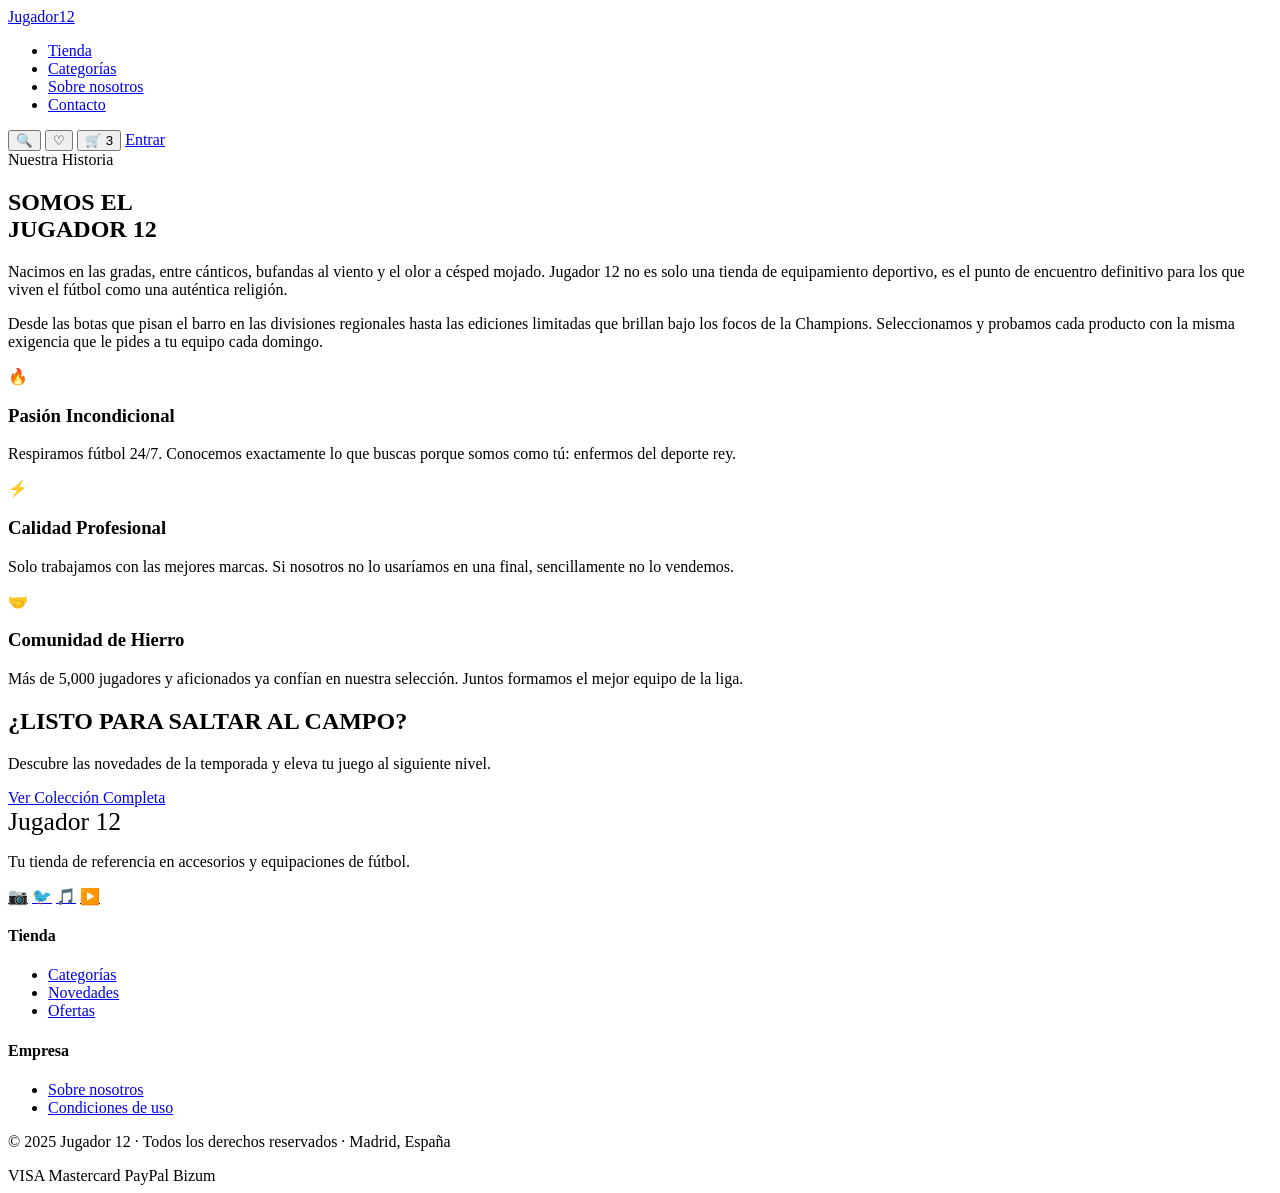
==== tienda-jddl-aph-web/src/main/resources/static/sobre-nosotros.html @ 8b322c61 "Paginas creadas, y contenido modificado" ====
<!DOCTYPE html>
<html lang="es">
<head>
    <meta charset="UTF-8"/>
    <meta name="viewport" content="width=device-width, initial-scale=1.0"/>
    <title>Sobre Nosotros — Jugador 12</title>
    <link rel="stylesheet" href="/css/style.css">
</head>

<body>

<nav class="navbar">
    <a href="/" class="nav-logo">Jugador<span>12</span></a>

    <ul class="nav-links">
        <li><a href="/">Tienda</a></li>
        <li><a href="/categorias">Categorías</a></li>
        <li><a href="/sobre-nosotros" class="active">Sobre nosotros</a></li>
        <li><a href="/contacto">Contacto</a></li>
    </ul>

    <div class="nav-actions">
        <button class="nav-icon" title="Buscar">🔍</button>
        <button class="nav-icon" title="Favoritos">♡</button>
        <button class="nav-icon" title="Carrito" style="position:relative">
            🛒 <span class="badge">3</span>
        </button>
        <a href="#" class="btn-nav">Entrar</a>
    </div>
</nav>

<section class="about-section">
    <div class="about-header">
        <div class="about-eyebrow">
            <div class="hero-eyebrow-line"></div>
            <span class="label">Nuestra Historia</span>
            <div class="hero-eyebrow-line"></div>
        </div>
        <h1 class="hero-title">
            SOMOS EL<br>
            <span class="green">JUGADOR 12</span>
        </h1>
        <p class="about-text">
            Nacimos en las gradas, entre cánticos, bufandas al viento y el olor a césped mojado. Jugador 12 no es solo una tienda de equipamiento deportivo, es el punto de encuentro definitivo para los que viven el fútbol como una auténtica religión.
        </p>
        <p class="about-text">
            Desde las botas que pisan el barro en las divisiones regionales hasta las ediciones limitadas que brillan bajo los focos de la Champions. Seleccionamos y probamos cada producto con la misma exigencia que le pides a tu equipo cada domingo.
        </p>
    </div>

    <div class="about-grid">
        <div class="about-card">
            <span class="about-card-icon">🔥</span>
            <h3 class="about-card-title">Pasión Incondicional</h3>
            <p class="about-card-desc">Respiramos fútbol 24/7. Conocemos exactamente lo que buscas porque somos como tú: enfermos del deporte rey.</p>
        </div>
        <div class="about-card">
            <span class="about-card-icon">⚡</span>
            <h3 class="about-card-title">Calidad Profesional</h3>
            <p class="about-card-desc">Solo trabajamos con las mejores marcas. Si nosotros no lo usaríamos en una final, sencillamente no lo vendemos.</p>
        </div>
        <div class="about-card">
            <span class="about-card-icon">🤝</span>
            <h3 class="about-card-title">Comunidad de Hierro</h3>
            <p class="about-card-desc">Más de 5,000 jugadores y aficionados ya confían en nuestra selección. Juntos formamos el mejor equipo de la liga.</p>
        </div>
    </div>
</section>

<div class="about-banner">
    <h2>¿LISTO PARA SALTAR AL CAMPO?</h2>
    <p>Descubre las novedades de la temporada y eleva tu juego al siguiente nivel.</p>
    <a href="/categorias" class="btn-dark">Ver Colección Completa</a>
</div>

<footer id="footer">
    <div class="footer-top">
        <div class="footer-brand">
            <div class="nav-logo" style="font-size:1.6rem">Jugador 12</div>
            <p>Tu tienda de referencia en accesorios y equipaciones de fútbol.</p>
            <div class="footer-social">
                <a href="#" class="social-btn" title="Instagram">📷</a>
                <a href="#" class="social-btn" title="Twitter / X">🐦</a>
                <a href="#" class="social-btn" title="TikTok">🎵</a>
                <a href="#" class="social-btn" title="YouTube">▶️</a>
            </div>
        </div>
        <div class="footer-col">
            <h4>Tienda</h4>
            <ul>
                <li><a href="/categorias">Categorías</a></li>
                <li><a href="/novedades">Novedades</a></li>
                <li><a href="/ofertas">Ofertas</a></li>
            </ul>
        </div>
        <div class="footer-col">
            <h4>Empresa</h4>
            <ul>
                <li><a href="/sobre-nosotros">Sobre nosotros</a></li>
                <li><a href="/condiciones">Condiciones de uso</a></li>
            </ul>
        </div>
    </div>
    <div class="footer-bottom">
        <p class="footer-copy">© 2025 Jugador 12 · Todos los derechos reservados · Madrid, España</p>
        <div class="footer-payments">
            <span class="payment-badge">VISA</span>
            <span class="payment-badge">Mastercard</span>
            <span class="payment-badge">PayPal</span>
            <span class="payment-badge">Bizum</span>
        </div>
    </div>
</footer>

</body>
</html>
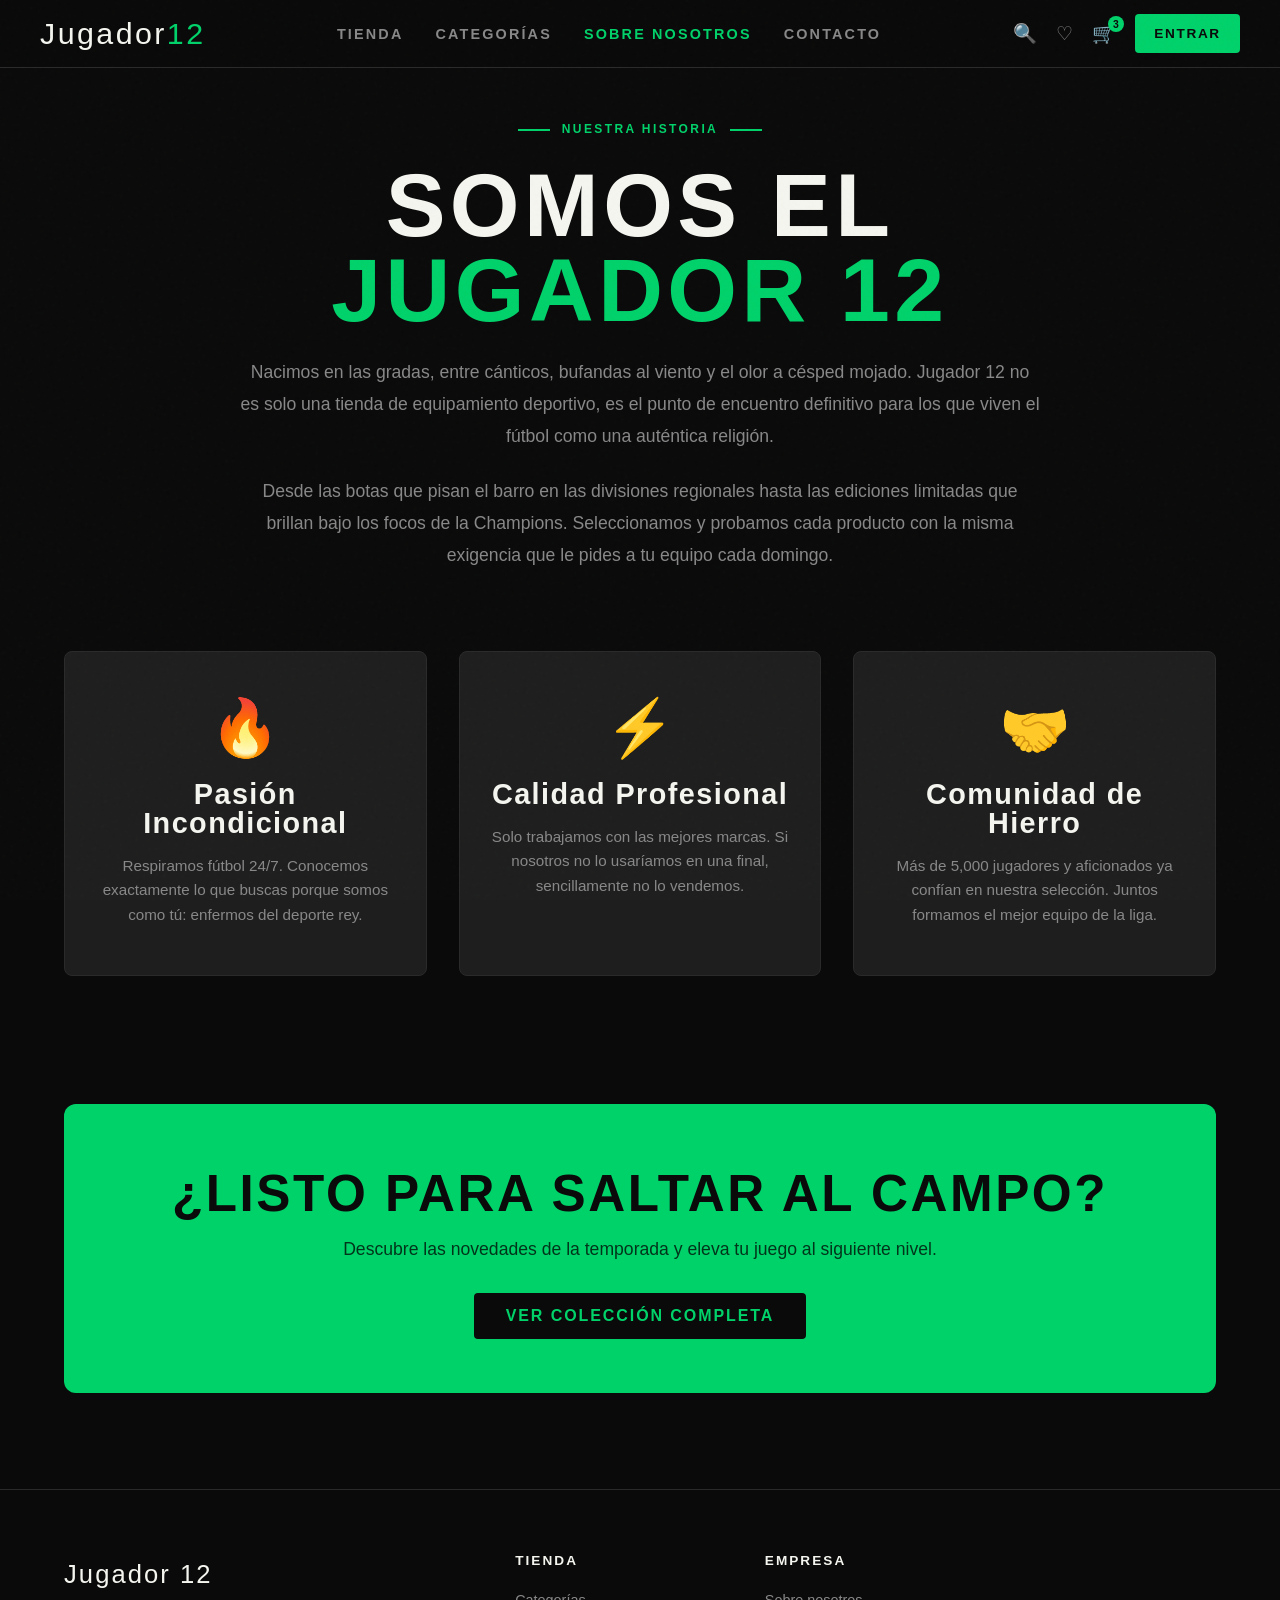
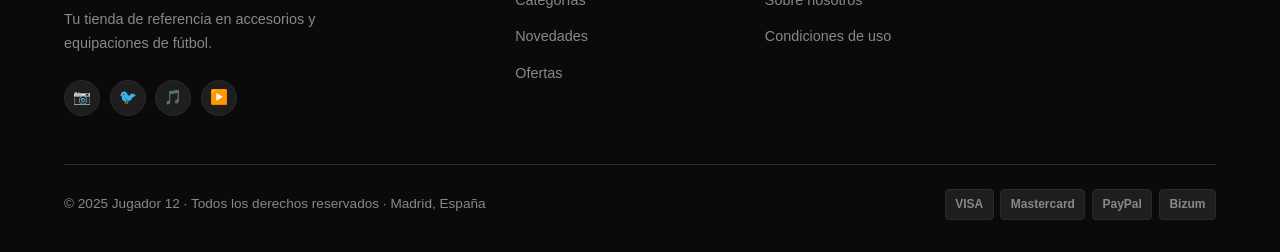
==== commit ea4df1a9: "Detalles categoria actualizado, imagenes funcionales, correccion urls" ====
--- a/tienda-jddl-aph-web/src/main/resources/static/sobre-nosotros.html
+++ b/tienda-jddl-aph-web/src/main/resources/static/sobre-nosotros.html
@@ -3,8 +3,8 @@
 <head>
     <meta charset="UTF-8"/>
     <meta name="viewport" content="width=device-width, initial-scale=1.0"/>
-    <title>Sobre Nosotros — Jugador 12</title>
-    <link rel="stylesheet" href="/css/style.css">
+    <title>Sobre nosotros — Jugador 12</title>
+    <link rel="stylesheet" href="css/style.css">
 </head>
 
 <body>
@@ -15,8 +15,8 @@
     <ul class="nav-links">
         <li><a href="/">Tienda</a></li>
         <li><a href="/categorias">Categorías</a></li>
-        <li><a href="/sobre-nosotros" class="active">Sobre nosotros</a></li>
-        <li><a href="/contacto">Contacto</a></li>
+        <li><a href="/sobre-nosotros.html" class="active">Sobre nosotros</a></li>
+        <li><a href="/terms">Contacto</a></li>
     </ul>
 
     <div class="nav-actions">
@@ -36,15 +36,22 @@
             <span class="label">Nuestra Historia</span>
             <div class="hero-eyebrow-line"></div>
         </div>
+
         <h1 class="hero-title">
             SOMOS EL<br>
             <span class="green">JUGADOR 12</span>
         </h1>
+
         <p class="about-text">
-            Nacimos en las gradas, entre cánticos, bufandas al viento y el olor a césped mojado. Jugador 12 no es solo una tienda de equipamiento deportivo, es el punto de encuentro definitivo para los que viven el fútbol como una auténtica religión.
+            Nacimos en las gradas, entre cánticos, bufandas al viento y el olor a césped mojado.
+            Jugador 12 no es solo una tienda de equipamiento deportivo, es el punto de encuentro
+            definitivo para los que viven el fútbol como una auténtica religión.
         </p>
+
         <p class="about-text">
-            Desde las botas que pisan el barro en las divisiones regionales hasta las ediciones limitadas que brillan bajo los focos de la Champions. Seleccionamos y probamos cada producto con la misma exigencia que le pides a tu equipo cada domingo.
+            Desde las botas que pisan el barro en las divisiones regionales hasta las ediciones
+            limitadas que brillan bajo los focos de la Champions. Seleccionamos y probamos cada
+            producto con la misma exigencia que le pides a tu equipo cada domingo.
         </p>
     </div>
 
@@ -52,17 +59,28 @@
         <div class="about-card">
             <span class="about-card-icon">🔥</span>
             <h3 class="about-card-title">Pasión Incondicional</h3>
-            <p class="about-card-desc">Respiramos fútbol 24/7. Conocemos exactamente lo que buscas porque somos como tú: enfermos del deporte rey.</p>
+            <p class="about-card-desc">
+                Respiramos fútbol 24/7. Conocemos exactamente lo que buscas porque somos como tú:
+                enfermos del deporte rey.
+            </p>
         </div>
+
         <div class="about-card">
             <span class="about-card-icon">⚡</span>
             <h3 class="about-card-title">Calidad Profesional</h3>
-            <p class="about-card-desc">Solo trabajamos con las mejores marcas. Si nosotros no lo usaríamos en una final, sencillamente no lo vendemos.</p>
+            <p class="about-card-desc">
+                Solo trabajamos con las mejores marcas. Si nosotros no lo usaríamos en una final,
+                sencillamente no lo vendemos.
+            </p>
         </div>
+
         <div class="about-card">
             <span class="about-card-icon">🤝</span>
             <h3 class="about-card-title">Comunidad de Hierro</h3>
-            <p class="about-card-desc">Más de 5,000 jugadores y aficionados ya confían en nuestra selección. Juntos formamos el mejor equipo de la liga.</p>
+            <p class="about-card-desc">
+                Más de 5,000 jugadores y aficionados ya confían en nuestra selección.
+                Juntos formamos el mejor equipo de la liga.
+            </p>
         </div>
     </div>
 </section>
@@ -85,22 +103,25 @@
                 <a href="#" class="social-btn" title="YouTube">▶️</a>
             </div>
         </div>
+
         <div class="footer-col">
             <h4>Tienda</h4>
             <ul>
                 <li><a href="/categorias">Categorías</a></li>
-                <li><a href="/novedades">Novedades</a></li>
-                <li><a href="/ofertas">Ofertas</a></li>
+                <li><a href="/categorias">Novedades</a></li>
+                <li><a href="/categorias">Ofertas</a></li>
             </ul>
         </div>
+
         <div class="footer-col">
             <h4>Empresa</h4>
             <ul>
-                <li><a href="/sobre-nosotros">Sobre nosotros</a></li>
+                <li><a href="/sobre-nosotros.html">Sobre nosotros</a></li>
                 <li><a href="/condiciones">Condiciones de uso</a></li>
             </ul>
         </div>
     </div>
+
     <div class="footer-bottom">
         <p class="footer-copy">© 2025 Jugador 12 · Todos los derechos reservados · Madrid, España</p>
         <div class="footer-payments">
--- a/tienda-jddl-aph-web/src/main/resources/static/css/style.css
+++ b/tienda-jddl-aph-web/src/main/resources/static/css/style.css
@@ -0,0 +1,1110 @@
+/* ============================================
+   Jugador 12 — Football Store Stylesheet
+   Aesthetic: Bold editorial + raw energy
+   ============================================ */
+
+@import url('https://fonts.googleapis.com/css2?family=Bebas+Neue&family=Barlow+Condensed:wght@400;600;700&family=Barlow:wght@400;500&display=swap');
+
+/* ─── Variables ─────────────────────────────── */
+:root {
+    --verde:    #00D26A;
+    --negro:    #0A0A0A;
+    --blanco:   #F5F5F0;
+    --gris-osc: #141414;
+    --gris-med: #1E1E1E;
+    --gris-bor: #2A2A2A;
+    --acento:   #FF3A3A;
+    --texto-sec:#888;
+    --radio:    4px;
+    --trans:    .3s ease;
+}
+
+/* ─── Reset & Base ───────────────────────────── */
+*, *::before, *::after { box-sizing: border-box; margin: 0; padding: 0; }
+
+html { scroll-behavior: smooth; }
+
+body {
+    background: var(--negro);
+    color: var(--blanco);
+    font-family: 'Barlow', sans-serif;
+    font-size: 16px;
+    line-height: 1.6;
+    overflow-x: hidden;
+    cursor: default;
+}
+
+a { text-decoration: none; color: inherit; }
+img { display: block; max-width: 100%; }
+ul { list-style: none; }
+button { cursor: pointer; font-family: inherit; border: none; }
+
+/* ─── Typography ─────────────────────────────── */
+h1, h2, h3, h4 {
+    font-family: 'Bebas Neue', sans-serif;
+    letter-spacing: .05em;
+    line-height: 1;
+}
+
+.label {
+    font-family: 'Barlow Condensed', sans-serif;
+    font-weight: 600;
+    font-size: .75rem;
+    letter-spacing: .2em;
+    text-transform: uppercase;
+    color: var(--verde);
+}
+
+/* ─── Scrollbar ──────────────────────────────── */
+::-webkit-scrollbar { width: 4px; }
+::-webkit-scrollbar-track { background: var(--negro); }
+::-webkit-scrollbar-thumb { background: var(--verde); border-radius: 2px; }
+
+/* ─── Noise Overlay ──────────────────────────── */
+body::before {
+    content: '';
+    position: fixed;
+    inset: 0;
+    background-image: url("data:image/svg+xml,%3Csvg viewBox='0 0 256 256' xmlns='http://www.w3.org/2000/svg'%3E%3Cfilter id='noise'%3E%3CfeTurbulence type='fractalNoise' baseFrequency='.9' numOctaves='4' stitchTiles='stitch'/%3E%3C/filter%3E%3Crect width='100%25' height='100%25' filter='url(%23noise)' opacity='.04'/%3E%3C/svg%3E");
+    pointer-events: none;
+    z-index: 9999;
+    opacity: .5;
+}
+
+/* ─── Navbar ─────────────────────────────────── */
+.navbar {
+    position: fixed;
+    top: 0; left: 0; right: 0;
+    z-index: 100;
+    display: flex;
+    align-items: center;
+    justify-content: space-between;
+    padding: 0 2.5rem;
+    height: 68px;
+    border-bottom: 1px solid var(--gris-bor);
+    background: rgba(10,10,10,.92);
+    backdrop-filter: blur(12px);
+}
+
+.nav-logo {
+    font-family: 'Bebas Neue', sans-serif;
+    font-size: 1.9rem;
+    letter-spacing: .08em;
+    color: var(--blanco);
+}
+
+.nav-logo span { color: var(--verde); }
+
+.nav-links {
+    display: flex;
+    gap: 2rem;
+}
+
+.nav-links a {
+    font-family: 'Barlow Condensed', sans-serif;
+    font-weight: 600;
+    font-size: .9rem;
+    letter-spacing: .15em;
+    text-transform: uppercase;
+    color: var(--texto-sec);
+    transition: color var(--trans);
+}
+
+.nav-links a:hover { color: var(--blanco); }
+.nav-links a.active { color: var(--verde); }
+
+.nav-actions {
+    display: flex;
+    align-items: center;
+    gap: 1.2rem;
+}
+
+.nav-icon {
+    background: none;
+    color: var(--texto-sec);
+    font-size: 1.2rem;
+    transition: color var(--trans);
+    position: relative;
+}
+
+.nav-icon:hover { color: var(--blanco); }
+
+.badge {
+    position: absolute;
+    top: -6px; right: -8px;
+    background: var(--verde);
+    color: var(--negro);
+    font-size: .65rem;
+    font-weight: 700;
+    width: 16px; height: 16px;
+    border-radius: 50%;
+    display: flex; align-items: center; justify-content: center;
+}
+
+.btn-nav {
+    background: var(--verde);
+    color: var(--negro);
+    font-family: 'Barlow Condensed', sans-serif;
+    font-weight: 700;
+    font-size: .85rem;
+    letter-spacing: .12em;
+    text-transform: uppercase;
+    padding: .55rem 1.2rem;
+    border-radius: var(--radio);
+    transition: background var(--trans), transform var(--trans);
+}
+
+.btn-nav:hover { background: #00ff84; transform: translateY(-1px); }
+
+/* ─── Hero ───────────────────────────────────── */
+.hero {
+    min-height: 100vh;
+    display: grid;
+    grid-template-columns: 1fr 1fr;
+    padding-top: 68px;
+    position: relative;
+    overflow: hidden;
+}
+
+.hero-bg-lines {
+    position: absolute;
+    inset: 0;
+    background-image:
+            repeating-linear-gradient(90deg, transparent, transparent 79px, var(--gris-bor) 79px, var(--gris-bor) 80px);
+    opacity: .25;
+}
+
+.hero-left {
+    display: flex;
+    flex-direction: column;
+    justify-content: center;
+    padding: 5rem 3rem 5rem 4rem;
+    position: relative;
+    z-index: 1;
+}
+
+.hero-eyebrow {
+    display: flex;
+    align-items: center;
+    gap: .75rem;
+    margin-bottom: 1.5rem;
+}
+
+.hero-eyebrow-line {
+    width: 32px;
+    height: 2px;
+    background: var(--verde);
+}
+
+.hero-title {
+    font-size: clamp(4rem, 7vw, 8rem);
+    color: var(--blanco);
+    line-height: .95;
+    margin-bottom: 1.5rem;
+}
+
+.hero-title .outline {
+    -webkit-text-stroke: 1px var(--blanco);
+    color: transparent;
+}
+
+.hero-title .green { color: var(--verde); }
+
+.hero-desc {
+    max-width: 420px;
+    color: var(--texto-sec);
+    font-size: 1rem;
+    margin-bottom: 2.5rem;
+    line-height: 1.7;
+}
+
+.hero-ctas {
+    display: flex;
+    gap: 1rem;
+    flex-wrap: wrap;
+}
+
+.btn-primary {
+    background: var(--verde);
+    color: var(--negro);
+    font-family: 'Barlow Condensed', sans-serif;
+    font-weight: 700;
+    font-size: 1rem;
+    letter-spacing: .12em;
+    text-transform: uppercase;
+    padding: .9rem 2rem;
+    border-radius: var(--radio);
+    transition: background var(--trans), transform var(--trans), box-shadow var(--trans);
+}
+
+.btn-primary:hover {
+    background: #00ff84;
+    transform: translateY(-2px);
+    box-shadow: 0 8px 24px rgba(0,210,106,.3);
+}
+
+.btn-outline {
+    background: transparent;
+    color: var(--blanco);
+    font-family: 'Barlow Condensed', sans-serif;
+    font-weight: 700;
+    font-size: 1rem;
+    letter-spacing: .12em;
+    text-transform: uppercase;
+    padding: .9rem 2rem;
+    border-radius: var(--radio);
+    border: 1px solid var(--gris-bor);
+    transition: border-color var(--trans), color var(--trans), transform var(--trans);
+}
+
+.btn-outline:hover {
+    border-color: var(--verde);
+    color: var(--verde);
+    transform: translateY(-2px);
+}
+
+.hero-stats {
+    display: flex;
+    gap: 2.5rem;
+    margin-top: 3.5rem;
+    padding-top: 2rem;
+    border-top: 1px solid var(--gris-bor);
+}
+
+.stat-num {
+    font-family: 'Bebas Neue', sans-serif;
+    font-size: 2.2rem;
+    color: var(--verde);
+    line-height: 1;
+}
+
+.stat-label {
+    font-size: .8rem;
+    color: var(--texto-sec);
+    margin-top: .25rem;
+}
+
+.hero-right {
+    position: relative;
+    display: flex;
+    align-items: center;
+    justify-content: center;
+    overflow: hidden;
+}
+
+.hero-right::before {
+    content: '';
+    position: absolute;
+    width: 500px; height: 500px;
+    background: radial-gradient(circle, rgba(0,210,106,.18) 0%, transparent 70%);
+    border-radius: 50%;
+}
+
+.hero-image-wrap {
+    position: relative;
+    z-index: 1;
+    width: 100%;
+    height: 100%;
+    display: flex;
+    align-items: center;
+    justify-content: center;
+}
+
+.hero-jersey-emoji {
+    font-size: 22rem;
+    line-height: 1;
+    filter: drop-shadow(0 0 80px rgba(0,210,106,.4));
+    animation: float 6s ease-in-out infinite;
+    user-select: none;
+}
+
+@keyframes float {
+    0%, 100% { transform: translateY(0) rotate(-2deg); }
+    50%       { transform: translateY(-20px) rotate(2deg); }
+}
+
+.hero-tag {
+    position: absolute;
+    background: var(--gris-med);
+    border: 1px solid var(--gris-bor);
+    border-radius: 8px;
+    padding: .6rem 1rem;
+    font-family: 'Barlow Condensed', sans-serif;
+    font-size: .85rem;
+    white-space: nowrap;
+}
+
+.hero-tag.tag-1 { top: 25%; left: 5%; }
+.hero-tag.tag-2 { bottom: 30%; right: 5%; }
+
+.tag-dot {
+    display: inline-block;
+    width: 8px; height: 8px;
+    border-radius: 50%;
+    background: var(--verde);
+    margin-right: .5rem;
+    animation: pulse 2s infinite;
+}
+
+@keyframes pulse {
+    0%, 100% { opacity: 1; }
+    50%       { opacity: .3; }
+}
+
+/* ─── Ticker ─────────────────────────────────── */
+.ticker {
+    background: var(--verde);
+    overflow: hidden;
+    padding: .6rem 0;
+    white-space: nowrap;
+}
+
+.ticker-inner {
+    display: inline-flex;
+    animation: ticker 25s linear infinite;
+}
+
+.ticker-item {
+    font-family: 'Bebas Neue', sans-serif;
+    font-size: 1rem;
+    letter-spacing: .1em;
+    color: var(--negro);
+    padding: 0 2rem;
+}
+
+.ticker-item span { margin-right: 2rem; opacity: .4; }
+
+@keyframes ticker {
+    from { transform: translateX(0); }
+    to   { transform: translateX(-50%); }
+}
+
+/* ─── Sections ───────────────────────────────── */
+section { padding: 6rem 4rem; }
+
+.section-header {
+    display: flex;
+    align-items: flex-end;
+    justify-content: space-between;
+    margin-bottom: 3rem;
+}
+
+.section-title {
+    font-size: clamp(2.5rem, 4vw, 4rem);
+    line-height: 1;
+}
+
+.section-link {
+    font-family: 'Barlow Condensed', sans-serif;
+    font-weight: 600;
+    font-size: .9rem;
+    letter-spacing: .1em;
+    text-transform: uppercase;
+    color: var(--verde);
+    display: flex;
+    align-items: center;
+    gap: .4rem;
+    transition: gap var(--trans);
+}
+
+.section-link:hover { gap: .8rem; }
+
+/* ─── Categories ─────────────────────────────── */
+.categories { background: var(--gris-osc); }
+
+.cat-grid {
+    display: grid;
+    grid-template-columns: repeat(4, 1fr);
+    gap: 1rem;
+}
+
+.cat-card {
+    position: relative;
+    border-radius: 8px;
+    overflow: hidden;
+    border: 1px solid var(--gris-bor);
+    background: var(--gris-med);
+    padding: 2rem 1.5rem;
+    cursor: pointer;
+    transition: border-color var(--trans), transform var(--trans);
+    group: true;
+}
+
+.cat-card:hover {
+    border-color: var(--verde);
+    transform: translateY(-4px);
+}
+
+.cat-card:hover .cat-arrow { opacity: 1; transform: translate(0, 0); }
+.cat-card:hover .cat-icon { transform: scale(1.1); }
+
+.cat-icon {
+    font-size: 3.5rem;
+    margin-bottom: 1rem;
+    display: block;
+    transition: transform var(--trans);
+    line-height: 1;
+}
+
+.cat-name {
+    font-family: 'Bebas Neue', sans-serif;
+    font-size: 1.5rem;
+    letter-spacing: .05em;
+    margin-bottom: .25rem;
+}
+
+.cat-count {
+    font-size: .8rem;
+    color: var(--texto-sec);
+}
+
+.cat-arrow {
+    position: absolute;
+    top: 1.5rem; right: 1.5rem;
+    font-size: 1.1rem;
+    color: var(--verde);
+    opacity: 0;
+    transform: translate(-4px, 4px);
+    transition: opacity var(--trans), transform var(--trans);
+}
+
+/* ─── Products ───────────────────────────────── */
+.products { background: var(--negro); }
+
+.product-grid {
+    display: grid;
+    grid-template-columns: repeat(4, 1fr);
+    gap: 1.2rem;
+}
+
+.product-card {
+    background: var(--gris-med);
+    border: 1px solid var(--gris-bor);
+    border-radius: 8px;
+    overflow: hidden;
+    transition: border-color var(--trans), transform var(--trans), box-shadow var(--trans);
+    position: relative;
+}
+
+.product-card:hover {
+    border-color: var(--verde);
+    transform: translateY(-6px);
+    box-shadow: 0 16px 40px rgba(0,0,0,.5);
+}
+
+.product-card:hover .product-actions { opacity: 1; transform: translateY(0); }
+
+.product-badge {
+    position: absolute;
+    top: .75rem; left: .75rem;
+    z-index: 2;
+    font-family: 'Barlow Condensed', sans-serif;
+    font-weight: 700;
+    font-size: .75rem;
+    letter-spacing: .1em;
+    text-transform: uppercase;
+    padding: .25rem .6rem;
+    border-radius: 3px;
+}
+
+.badge-new  { background: var(--verde); color: var(--negro); }
+.badge-sale { background: var(--acento); color: var(--blanco); }
+.badge-hot  { background: #ff8c00; color: var(--negro); }
+
+.product-img {
+    height: 200px;
+    display: flex;
+    align-items: center;
+    justify-content: center;
+    font-size: 7rem;
+    background: var(--gris-osc);
+    position: relative;
+    overflow: hidden;
+}
+
+.product-img::after {
+    content: '';
+    position: absolute;
+    inset: 0;
+    background: linear-gradient(to bottom, transparent 60%, var(--gris-med));
+}
+
+.product-actions {
+    position: absolute;
+    bottom: 0; left: 0; right: 0;
+    display: flex;
+    gap: .5rem;
+    padding: .75rem;
+    z-index: 3;
+    opacity: 0;
+    transform: translateY(8px);
+    transition: opacity var(--trans), transform var(--trans);
+}
+
+.btn-cart {
+    flex: 1;
+    background: var(--verde);
+    color: var(--negro);
+    font-family: 'Barlow Condensed', sans-serif;
+    font-weight: 700;
+    font-size: .85rem;
+    letter-spacing: .1em;
+    text-transform: uppercase;
+    padding: .6rem;
+    border-radius: var(--radio);
+    transition: background var(--trans);
+}
+
+.btn-cart:hover { background: #00ff84; }
+
+.btn-wish {
+    background: var(--gris-bor);
+    color: var(--blanco);
+    width: 36px;
+    border-radius: var(--radio);
+    font-size: 1rem;
+    display: flex; align-items: center; justify-content: center;
+    transition: background var(--trans), color var(--trans);
+}
+
+.btn-wish:hover { background: var(--acento); color: var(--blanco); }
+
+.product-info {
+    padding: 1rem 1.2rem 1.2rem;
+}
+
+.product-brand {
+    font-size: .75rem;
+    color: var(--texto-sec);
+    text-transform: uppercase;
+    letter-spacing: .1em;
+    margin-bottom: .25rem;
+}
+
+.product-name {
+    font-family: 'Barlow Condensed', sans-serif;
+    font-weight: 700;
+    font-size: 1rem;
+    margin-bottom: .5rem;
+    color: var(--blanco);
+}
+
+.product-price {
+    display: flex;
+    align-items: center;
+    gap: .6rem;
+}
+
+.price-now {
+    font-family: 'Bebas Neue', sans-serif;
+    font-size: 1.4rem;
+    color: var(--verde);
+}
+
+.price-old {
+    font-size: .85rem;
+    color: var(--texto-sec);
+    text-decoration: line-through;
+}
+
+.product-rating {
+    display: flex;
+    align-items: center;
+    gap: .3rem;
+    margin-top: .4rem;
+    font-size: .8rem;
+    color: var(--texto-sec);
+}
+
+.stars { color: #FFB800; font-size: .85rem; }
+
+/* ─── Banner ─────────────────────────────────── */
+.banner {
+    padding: 0 4rem;
+    margin: 0 0 2rem;
+}
+
+.banner-inner {
+    background: var(--verde);
+    border-radius: 12px;
+    padding: 3.5rem 4rem;
+    display: flex;
+    align-items: center;
+    justify-content: space-between;
+    overflow: hidden;
+    position: relative;
+}
+
+.banner-inner::before {
+    content: 'GOLAZO';
+    position: absolute;
+    right: -1rem;
+    top: 50%; transform: translateY(-50%);
+    font-family: 'Bebas Neue', sans-serif;
+    font-size: 12rem;
+    color: rgba(0,0,0,.08);
+    letter-spacing: .05em;
+    pointer-events: none;
+    white-space: nowrap;
+}
+
+.banner-text .label { color: var(--negro); opacity: .6; }
+
+.banner-title {
+    font-size: clamp(2.5rem, 4vw, 4.5rem);
+    color: var(--negro);
+    line-height: 1;
+    margin: .5rem 0 1rem;
+}
+
+.banner-sub {
+    color: rgba(0,0,0,.65);
+    font-size: 1rem;
+    max-width: 380px;
+}
+
+.btn-dark {
+    background: var(--negro);
+    color: var(--verde);
+    font-family: 'Barlow Condensed', sans-serif;
+    font-weight: 700;
+    font-size: 1rem;
+    letter-spacing: .12em;
+    text-transform: uppercase;
+    padding: .9rem 2rem;
+    border-radius: var(--radio);
+    white-space: nowrap;
+    transition: background var(--trans), transform var(--trans);
+}
+
+.btn-dark:hover { background: #111; transform: translateY(-2px); }
+
+/* ─── Brands ─────────────────────────────────── */
+.brands {
+    background: var(--gris-osc);
+    padding: 4rem;
+}
+
+.brands-title {
+    font-size: .8rem;
+    color: var(--texto-sec);
+    text-transform: uppercase;
+    letter-spacing: .2em;
+    text-align: center;
+    margin-bottom: 2.5rem;
+}
+
+.brands-logos {
+    display: flex;
+    align-items: center;
+    justify-content: center;
+    gap: 3rem;
+    flex-wrap: wrap;
+}
+
+.brand-logo {
+    font-family: 'Bebas Neue', sans-serif;
+    font-size: 1.6rem;
+    letter-spacing: .12em;
+    color: var(--gris-bor);
+    filter: grayscale(1);
+    transition: color var(--trans), filter var(--trans);
+    cursor: default;
+}
+
+.brand-logo:hover { color: var(--blanco); filter: none; }
+
+/* ─── Features ───────────────────────────────── */
+.features {
+    background: var(--negro);
+    padding: 4rem;
+}
+
+.features-grid {
+    display: grid;
+    grid-template-columns: repeat(4, 1fr);
+    gap: 1px;
+    background: var(--gris-bor);
+    border: 1px solid var(--gris-bor);
+    border-radius: 8px;
+    overflow: hidden;
+}
+
+.feature-item {
+    background: var(--gris-osc);
+    padding: 2rem;
+    text-align: center;
+    transition: background var(--trans);
+}
+
+.feature-item:hover { background: var(--gris-med); }
+
+.feature-icon {
+    font-size: 2rem;
+    margin-bottom: 1rem;
+    display: block;
+}
+
+.feature-title {
+    font-family: 'Barlow Condensed', sans-serif;
+    font-weight: 700;
+    font-size: 1rem;
+    letter-spacing: .05em;
+    margin-bottom: .4rem;
+}
+
+.feature-desc { font-size: .85rem; color: var(--texto-sec); }
+
+/* ─── Newsletter ─────────────────────────────── */
+.newsletter {
+    background: var(--gris-osc);
+    text-align: center;
+    padding: 6rem 4rem;
+    position: relative;
+    overflow: hidden;
+}
+
+.newsletter::before {
+    content: '';
+    position: absolute;
+    top: 50%; left: 50%;
+    transform: translate(-50%, -50%);
+    width: 600px; height: 300px;
+    background: radial-gradient(ellipse, rgba(0,210,106,.08) 0%, transparent 70%);
+    pointer-events: none;
+}
+
+.newsletter .label { margin-bottom: 1rem; display: block; }
+
+.newsletter-title {
+    font-size: clamp(2.5rem, 4vw, 4.5rem);
+    margin-bottom: 1rem;
+}
+
+.newsletter-sub {
+    color: var(--texto-sec);
+    margin-bottom: 2.5rem;
+}
+
+.newsletter-form {
+    display: flex;
+    max-width: 480px;
+    margin: 0 auto;
+    gap: .6rem;
+}
+
+.newsletter-form input {
+    flex: 1;
+    background: var(--gris-med);
+    border: 1px solid var(--gris-bor);
+    color: var(--blanco);
+    font-family: 'Barlow', sans-serif;
+    font-size: .95rem;
+    padding: .85rem 1.2rem;
+    border-radius: var(--radio);
+    outline: none;
+    transition: border-color var(--trans);
+}
+
+.newsletter-form input::placeholder { color: var(--texto-sec); }
+.newsletter-form input:focus { border-color: var(--verde); }
+
+.newsletter-form button {
+    background: var(--verde);
+    color: var(--negro);
+    font-family: 'Barlow Condensed', sans-serif;
+    font-weight: 700;
+    font-size: .95rem;
+    letter-spacing: .1em;
+    text-transform: uppercase;
+    padding: .85rem 1.5rem;
+    border-radius: var(--radio);
+    transition: background var(--trans);
+    white-space: nowrap;
+}
+
+.newsletter-form button:hover { background: #00ff84; }
+
+/* ─── Footer ─────────────────────────────────── */
+footer {
+    background: var(--negro);
+    border-top: 1px solid var(--gris-bor);
+    padding: 4rem 4rem 2rem;
+}
+
+.footer-top {
+    display: grid;
+    grid-template-columns: 2fr 1fr 1fr 1fr;
+    gap: 3rem;
+    margin-bottom: 3rem;
+}
+
+.footer-brand p {
+    color: var(--texto-sec);
+    font-size: .9rem;
+    margin-top: .75rem;
+    max-width: 260px;
+    line-height: 1.7;
+}
+
+.footer-social {
+    display: flex;
+    gap: .6rem;
+    margin-top: 1.5rem;
+}
+
+.social-btn {
+    width: 36px; height: 36px;
+    border-radius: 50%;
+    background: var(--gris-med);
+    border: 1px solid var(--gris-bor);
+    display: flex; align-items: center; justify-content: center;
+    font-size: .9rem;
+    color: var(--texto-sec);
+    transition: background var(--trans), color var(--trans), border-color var(--trans);
+}
+
+.social-btn:hover { background: var(--verde); color: var(--negro); border-color: var(--verde); }
+
+.footer-col h4 {
+    font-family: 'Barlow Condensed', sans-serif;
+    font-weight: 700;
+    font-size: .85rem;
+    letter-spacing: .15em;
+    text-transform: uppercase;
+    color: var(--blanco);
+    margin-bottom: 1.2rem;
+}
+
+.footer-col ul { display: flex; flex-direction: column; gap: .7rem; }
+
+.footer-col ul a {
+    font-size: .9rem;
+    color: var(--texto-sec);
+    transition: color var(--trans);
+}
+
+.footer-col ul a:hover { color: var(--verde); }
+
+.footer-bottom {
+    border-top: 1px solid var(--gris-bor);
+    padding-top: 1.5rem;
+    display: flex;
+    align-items: center;
+    justify-content: space-between;
+    flex-wrap: wrap;
+    gap: 1rem;
+}
+
+.footer-copy {
+    font-size: .85rem;
+    color: var(--texto-sec);
+}
+
+.footer-payments {
+    display: flex;
+    gap: .4rem;
+    flex-wrap: wrap;
+}
+
+.payment-badge {
+    background: var(--gris-med);
+    border: 1px solid var(--gris-bor);
+    border-radius: 4px;
+    padding: .3rem .6rem;
+    font-size: .75rem;
+    font-weight: 600;
+    color: var(--texto-sec);
+}
+
+/* ─── Responsive ─────────────────────────────── */
+@media (max-width: 1100px) {
+    .product-grid { grid-template-columns: repeat(2, 1fr); }
+    .cat-grid { grid-template-columns: repeat(2, 1fr); }
+    .features-grid { grid-template-columns: repeat(2, 1fr); }
+    .footer-top { grid-template-columns: 1fr 1fr; }
+}
+
+@media (max-width: 768px) {
+    section { padding: 4rem 1.5rem; }
+    .navbar { padding: 0 1.5rem; }
+    .nav-links { display: none; }
+    .hero { grid-template-columns: 1fr; min-height: auto; }
+    .hero-right { display: none; }
+    .hero-left { padding: 3rem 1.5rem; }
+    .banner { padding: 0 1.5rem; }
+    .banner-inner { padding: 2rem; flex-direction: column; gap: 2rem; text-align: center; }
+    .brands { padding: 3rem 1.5rem; }
+    .features { padding: 3rem 1.5rem; }
+    .newsletter { padding: 4rem 1.5rem; }
+    .newsletter-form { flex-direction: column; }
+    footer { padding: 3rem 1.5rem 2rem; }
+    .footer-top { grid-template-columns: 1fr; gap: 2rem; }
+    .footer-bottom { flex-direction: column; align-items: flex-start; }
+}
+
+/* ============================================
+   Sobre Nosotros — Styles
+   ============================================ */
+
+.about-section {
+    padding-top: 120px; /* Espacio extra para el navbar fijo */
+}
+
+.about-header {
+    text-align: center;
+    max-width: 800px;
+    margin: 0 auto 4rem auto;
+}
+
+.about-eyebrow {
+    display: flex;
+    align-items: center;
+    justify-content: center;
+    gap: .75rem;
+    margin-bottom: 1.5rem;
+}
+
+.about-text {
+    font-size: 1.1rem;
+    color: var(--texto-sec);
+    line-height: 1.8;
+    margin-bottom: 1.5rem;
+}
+
+.about-grid {
+    display: grid;
+    grid-template-columns: repeat(3, 1fr);
+    gap: 2rem;
+    margin-top: 5rem;
+}
+
+.about-card {
+    background: var(--gris-med);
+    border: 1px solid var(--gris-bor);
+    padding: 3rem 2rem;
+    border-radius: 8px;
+    text-align: center;
+    transition: transform var(--trans), border-color var(--trans);
+}
+
+.about-card:hover {
+    transform: translateY(-5px);
+    border-color: var(--verde);
+}
+
+.about-card-icon {
+    font-size: 3.5rem;
+    margin-bottom: 1.5rem;
+    display: block;
+    line-height: 1;
+}
+
+.about-card-title {
+    font-family: 'Bebas Neue', sans-serif;
+    font-size: 1.8rem;
+    color: var(--blanco);
+    margin-bottom: 1rem;
+    letter-spacing: .05em;
+}
+
+.about-card-desc {
+    color: var(--texto-sec);
+    font-size: 0.95rem;
+}
+
+.about-banner {
+    background: var(--verde);
+    color: var(--negro);
+    padding: 4rem;
+    border-radius: 12px;
+    text-align: center;
+    margin: 2rem 4rem 6rem 4rem; /* Margen adaptado a las secciones */
+    position: relative;
+    overflow: hidden;
+}
+
+.about-banner h2 {
+    font-size: clamp(2.5rem, 4vw, 4.5rem);
+    margin-bottom: 1rem;
+}
+
+.about-banner p {
+    font-size: 1.1rem;
+    font-weight: 500;
+    margin-bottom: 2.5rem;
+    color: rgba(0,0,0,.75);
+}
+
+/* Responsive para Sobre Nosotros */
+@media (max-width: 900px) {
+    .about-grid { grid-template-columns: repeat(2, 1fr); }
+}
+
+@media (max-width: 768px) {
+    .about-section { padding-top: 100px; }
+    .about-grid { grid-template-columns: 1fr; }
+    .about-banner { margin: 2rem 1.5rem; padding: 3rem 1.5rem; }
+}
+
+/* ============================================
+   Páginas Legales (Condiciones, Privacidad)
+   ============================================ */
+
+.legal-section {
+    padding-top: 120px;
+    max-width: 900px;
+    margin: 0 auto;
+}
+
+.legal-header {
+    margin-bottom: 4rem;
+    border-left: 4px solid var(--verde);
+    padding-left: 1.5rem;
+}
+
+.legal-content {
+    background: var(--gris-osc);
+    padding: 3rem;
+    border-radius: 8px;
+    border: 1px solid var(--gris-bor);
+    margin-bottom: 6rem;
+}
+
+.legal-block {
+    margin-bottom: 3rem;
+}
+
+.legal-block h3 {
+    font-family: 'Barlow Condensed', sans-serif;
+    font-weight: 700;
+    font-size: 1.4rem;
+    color: var(--verde);
+    margin-bottom: 1rem;
+    text-transform: uppercase;
+    letter-spacing: 0.05em;
+}
+
+.legal-block p, .legal-block li {
+    color: var(--texto-sec);
+    line-height: 1.8;
+    margin-bottom: 1rem;
+    font-size: 1rem;
+}
+
+.legal-block ul {
+    list-style: none;
+    padding-left: 1rem;
+}
+
+.legal-block ul li::before {
+    content: "→";
+    color: var(--verde);
+    margin-right: 10px;
+    font-weight: bold;
+}
+
+@media (max-width: 768px) {
+    .legal-section { padding: 100px 1.5rem 0 1.5rem; }
+    .legal-content { padding: 2rem 1.5rem; }
+}
